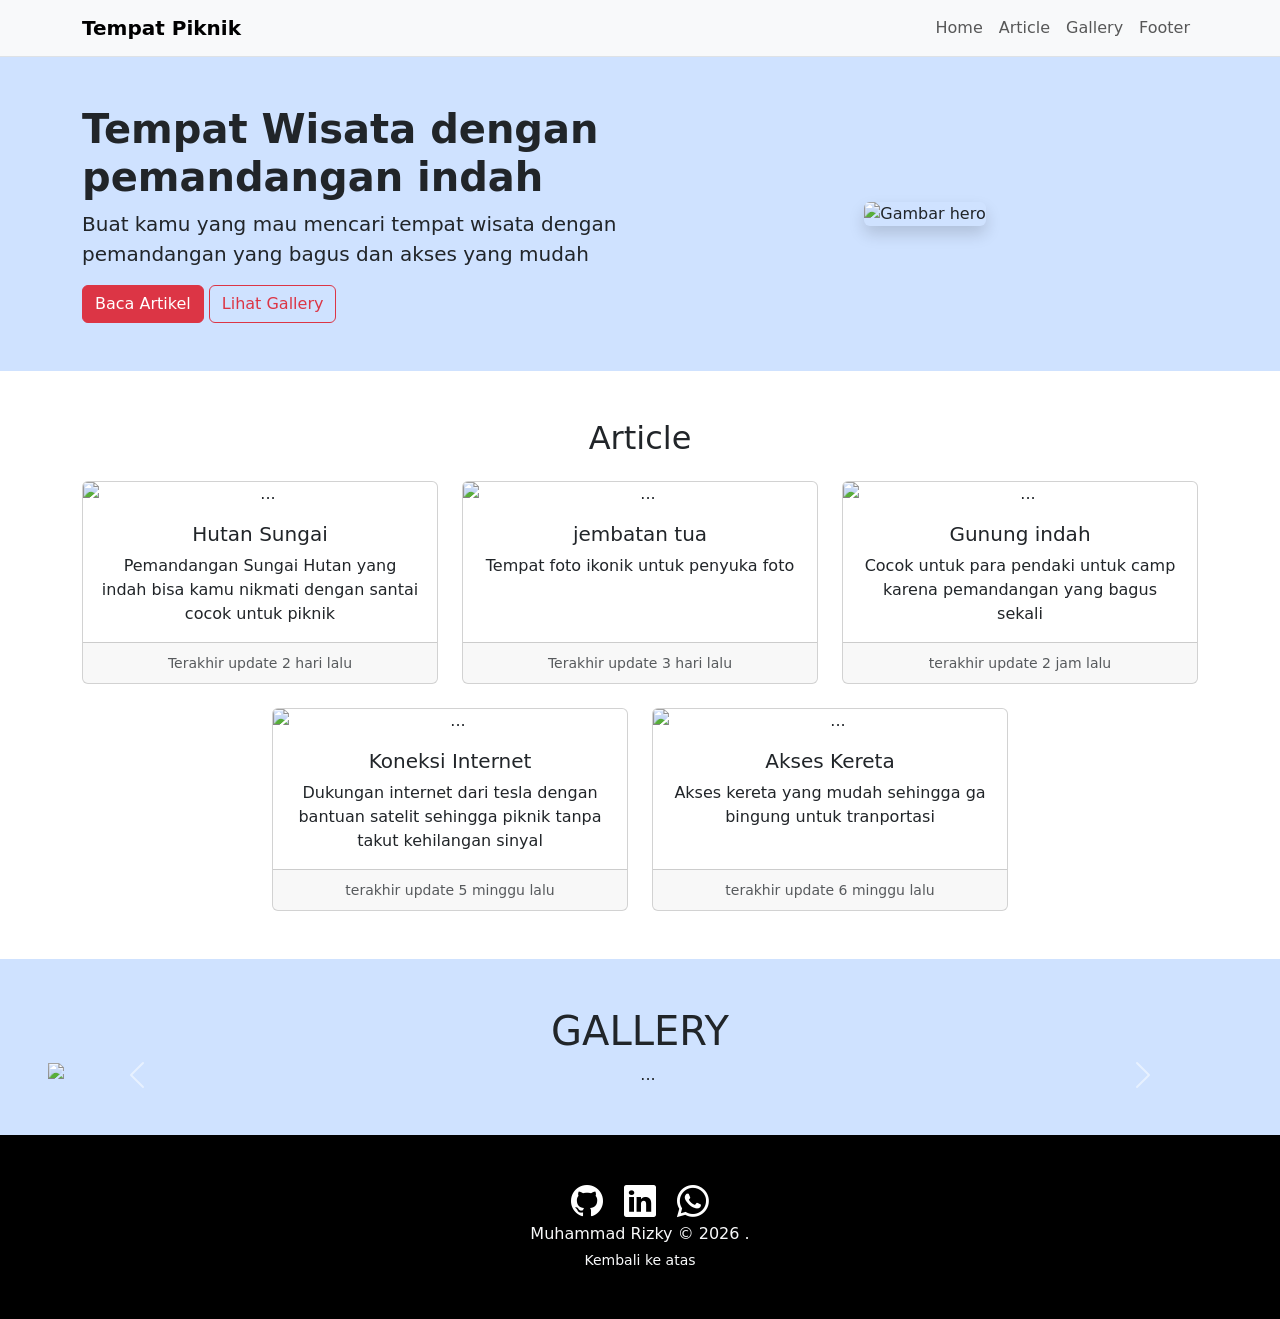
==== latihan_bootstrap /index.html @ 14ee700f "Bosstrap" ====
<!doctype html>
<html lang="id">

<head>
    <meta charset="utf-8" />
    <meta name="viewport" content="width=device-width, initial-scale=1" />
    <title>Pariwisata</title>

    <link href="https://cdn.jsdelivr.net/npm/bootstrap@5.3.8/dist/css/bootstrap.min.css" rel="stylesheet"
        integrity="sha384-sRIl4kxILFvY47J16cr9ZwB07vP4J8+LH7qKQnuqkuIAvNWLzeN8tE5YBujZqJLB" crossorigin="anonymous" />
    <link rel="stylesheet" href="https://cdn.jsdelivr.net/npm/bootstrap-icons@1.13.2/font/bootstrap-icons.min.css">
</head>

<body>
    <!-- BAGIAN NAVIGASI (MENU) MULAI -->
    <nav class="navbar navbar-expand-md bg-body-tertiary border-bottom sticky-top">
        <div class="container">
            <a class="navbar-brand fw-bold" href="#hero">Tempat Piknik</a>

            <button class="navbar-toggler" type="button" data-bs-toggle="collapse" data-bs-target="#menuNavigasi"
                aria-controls="menuNavigasi" aria-expanded="false" aria-label="Buka menu navigasi">
                <span class="navbar-toggler-icon"></span>
            </button>

            <div class="collapse navbar-collapse" id="menuNavigasi">
                <ul class="navbar-nav ms-auto mb-2 mb-md-0">
                    <li class="nav-item">
                        <a class="nav-link" href="#home">Home</a>
                    </li>
                    <li class="nav-item ">
                        <a class="nav-link" href="#article">Article</a>
                    </li>
                    <li class="nav-item">
                        <a class="nav-link" href="#gallery">Gallery</a>
                    </li>
                    <li class="nav-item">
                        <a class="nav-link" href="#footer">Footer</a>
                    </li>
                </ul>
            </div>
        </div>
    </nav>
    <!-- BAGIAN NAVIGASI (MENU) SELESAI LURR  -->

    <!--  BAGIAN HERO MULA DARI SINI  -->

    <section id="home" class="text-center p-5 bg-primary-subtle">
        <div class="container">
            <div class="row align-items-center g-4 flex-column-reverse flex-md-row">
                <div class="col-12 col-md-6 text-md-start">
                    <h1 class="fw-bold">Tempat Wisata dengan pemandangan indah</h1>
                    <p class="lead mx-auto mx-md-0">
                       Buat kamu yang mau mencari tempat wisata dengan pemandangan yang bagus dan akses yang mudah 
                    </p>
                    <a href="#article" class="btn btn-danger">Baca Artikel</a>
                    <a href="#gallery" class="btn btn-outline-danger">Lihat Gallery</a>
                </div>

                <div class="col-12 col-md-6">
                    <img src="https://picsum.photos/seed/herobootstrap/800/600" class="img-fluid rounded shadow"
                        alt="Gambar hero" />
                </div>
            </div>
        </div>
    </section>
    <!-- BAGIAN HERO SELESAI  -->

    <!--  BAGIAN ARTICLE MULAI -->
    <!-- Mobile: 1 kolom per baris (row-cols-1), selain mobile: 3 kolom (row-cols-md-3) -->
    <section id="article" class="text-center p-5">
        <div class="container">
            <h2 class="mb-4">Article</h2>
            <div class="row row-cols-1 row-cols-md-3 g-4 justify-content-center">
                <div class="col">
                    <div class="card h-100">
                        <img src="https://picsum.photos/seed/galeri1/1000/500" class="card-img-top" alt="...">
                        <div class="card-body">
                            <h5 class="card-title">Hutan Sungai</h5>
                            <p class="card-text">Pemandangan Sungai Hutan yang indah bisa kamu nikmati dengan santai
                                cocok untuk piknik</p>
                        </div>
                        <div class="card-footer">
                            <small class="text-body-secondary">Terakhir update 2 hari lalu</small>
                        </div>
                    </div>
                </div>
                <div class="col">
                    <div class="card h-100">
                        <img src="https://picsum.photos/seed/galeri2/1000/500" class="card-img-top" alt="...">
                        <div class="card-body">
                            <h5 class="card-title">jembatan tua</h5>
                            <p class="card-text">Tempat foto ikonik untuk penyuka foto</p>
                        </div>
                        <div class="card-footer">
                            <small class="text-body-secondary">Terakhir update 3 hari lalu</small>
                        </div>
                    </div>
                </div>
                <div class="col">
                    <div class="card h-100">
                        <img src="https://picsum.photos/seed/galeri3/1000/500" class="card-img-top" alt="...">
                        <div class="card-body">
                            <h5 class="card-title">Gunung indah</h5>
                            <p class="card-text">Cocok untuk para pendaki untuk camp karena pemandangan yang bagus
                                sekali</p>
                        </div>
                        <div class="card-footer">
                            <small class="text-body-secondary">terakhir update 2 jam lalu </small>
                        </div>
                    </div>
                </div>
                <div class="col">
                    <div class="card h-100">
                        <img src="https://picsum.photos/seed/galeri4/1000/500" class="card-img-top" alt="...">
                        <div class="card-body">
                            <h5 class="card-title">Koneksi Internet</h5>
                            <p class="card-text">Dukungan internet dari tesla dengan bantuan satelit sehingga piknik
                                tanpa takut kehilangan sinyal</p>
                        </div>
                        <div class="card-footer">
                            <small class="text-body-secondary">terakhir update 5 minggu lalu</small>
                        </div>
                    </div>
                </div>
                <div class="col">
                    <div class="card h-100">
                        <img src="https://picsum.photos/seed/galeri5/1000/500" class="card-img-top" alt="...">
                        <div class="card-body">
                            <h5 class="card-title">Akses Kereta</h5>
                            <p class="card-text">Akses kereta yang mudah sehingga ga bingung untuk tranportasi</p>
                        </div>
                        <div class="card-footer">
                            <small class="text-body-secondary">terakhir update 6 minggu lalu</small>
                        </div>
                    </div>
                </div>
            </div>
        </div>
    </section>
    <!-- BAGIAN ARTICLE SELESAI  -->

    <!--  BAGIAN GALLERY MULAI  -->
    <section id="gallery" class="text-center p-5 bg-primary-subtle">
        <h1>GALLERY</h1>
        <div id="carouselExample" class="carousel slide">
            <div class="carousel-inner">
                <div class="carousel-item active">
                    <img src="https://picsum.photos/seed/galeri1/1000/500" class="d-block w-100" alt="...">
                </div>
                <div class="carousel-item">
                    <img src="https://picsum.photos/seed/galeri2/1000/500" class="d-block w-100" alt="...">
                </div>
                <div class="carousel-item">
                    <img src="https://picsum.photos/seed/galeri3/1000/500" class="d-block w-100" alt="...">
                </div>
            </div>
            <button class="carousel-control-prev" type="button" data-bs-target="#carouselExample" data-bs-slide="prev">
                <span class="carousel-control-prev-icon" aria-hidden="true"></span>
                <span class="visually-hidden">Previous</span>
            </button>
            <button class="carousel-control-next" type="button" data-bs-target="#carouselExample" data-bs-slide="next">
                <span class="carousel-control-next-icon" aria-hidden="true"></span>
                <span class="visually-hidden">Next</span>
            </button>
        </div>
    </section>
    <!--  BAGIAN GALLERY SELESAI  -->

    <!--  BAGIAN FOOTER MULAI  -->
    <footer id="footer" class="text-center p-5 bg-black text-light">
        
        <div class="container">
            <a href="https://github.com/rizyoff" target="blank"> <i class="bi bi-github h2 p-2 text-white"></i></a>
            <a href="https://www.linkedin.com/in/muhammad-rizky-a84719428/"><i class="bi bi-linkedin h2 p-2 text-white "></i></a>
            <a href="https://wa.me//085877073296"><i class="bi bi-whatsapp h2 p-2 text-white"></i></a>
            <p class="mb-1">Muhammad Rizky &copy; 2026 .</p>

            <p class="mb-0 small">
                <a href="#hero" class="link-light text-decoration-none">Kembali ke atas</a>
            </p>
        </div>
    </footer>
    <!--  BAGIAN FOOTER SELESAI  -->

    <script src="https://cdn.jsdelivr.net/npm/bootstrap@5.3.8/dist/js/bootstrap.bundle.min.js"
        integrity="sha384-FKyoEForCGlyvwx9Hj09JcYn3nv7wiPVlz7YYwJrWVcXK/BmnVDxM+D2scQbITxI"
        crossorigin="anonymous"></script>
</body>

</html>
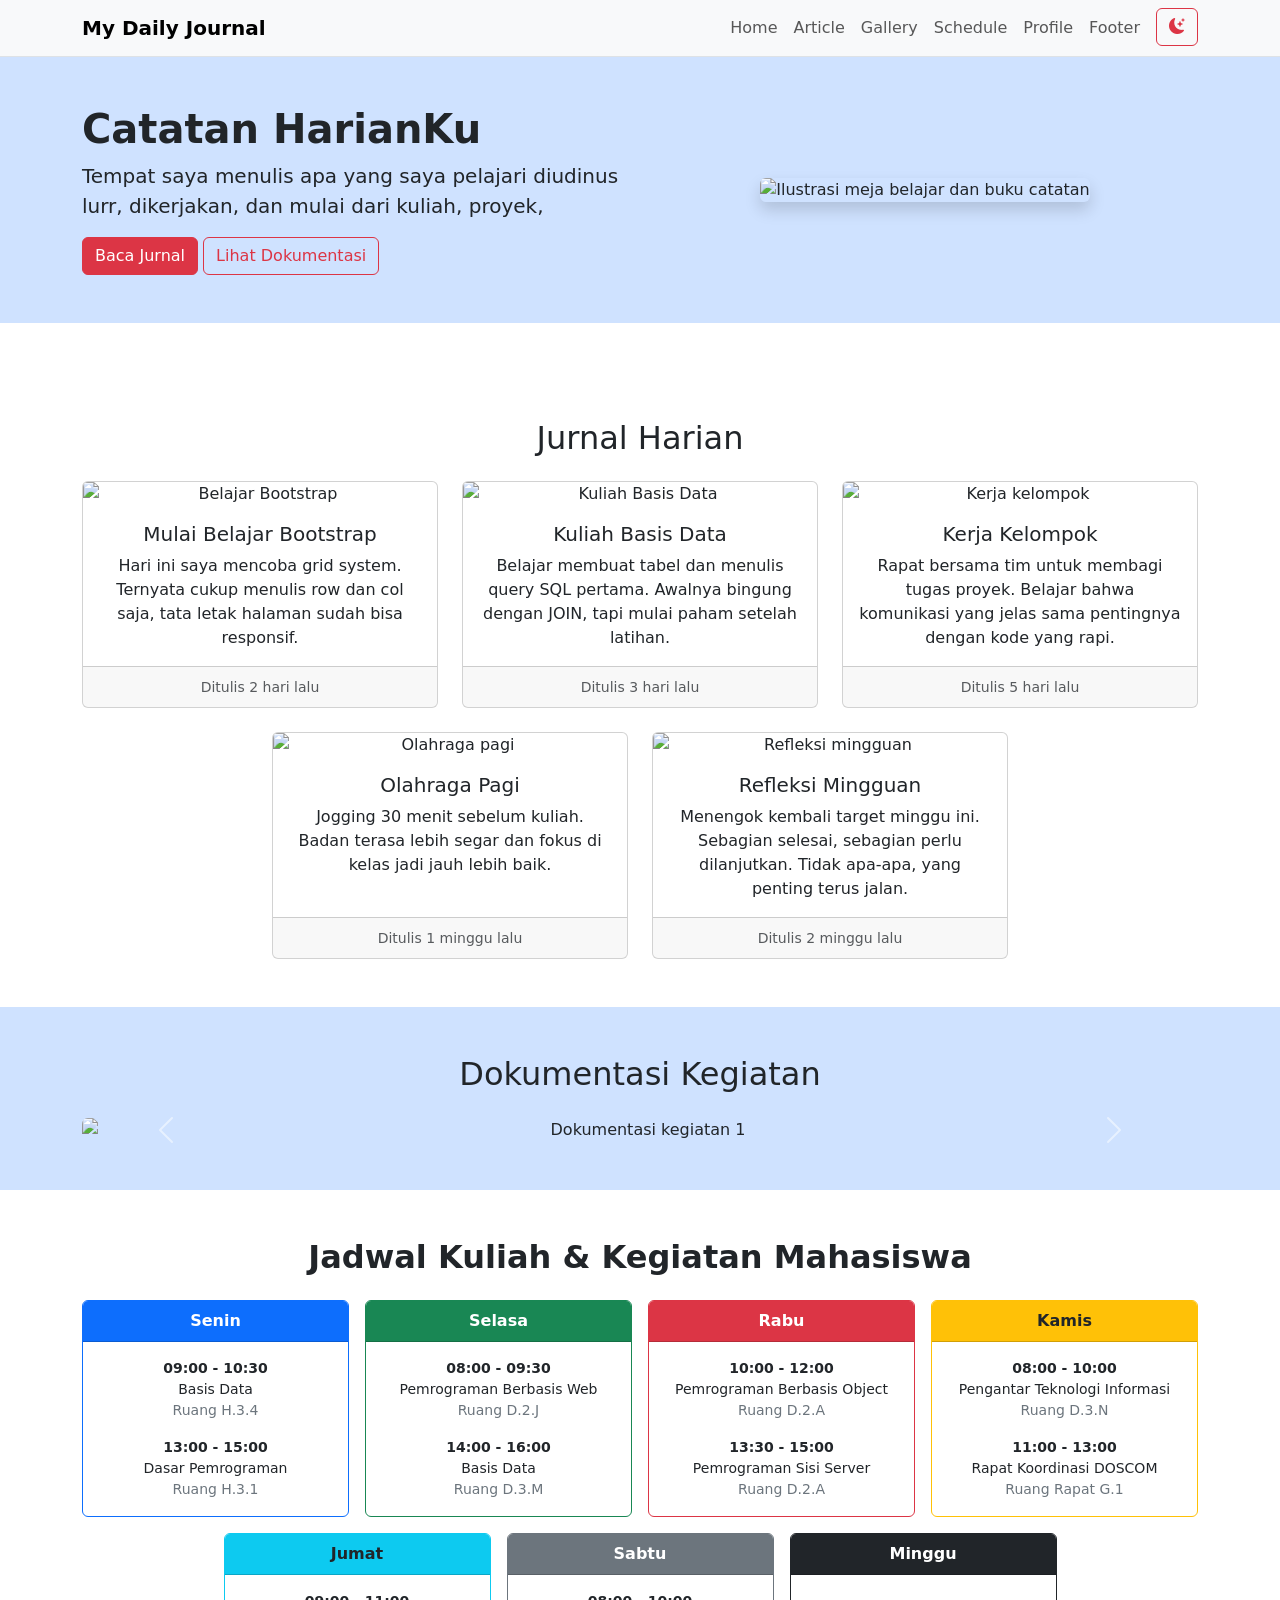
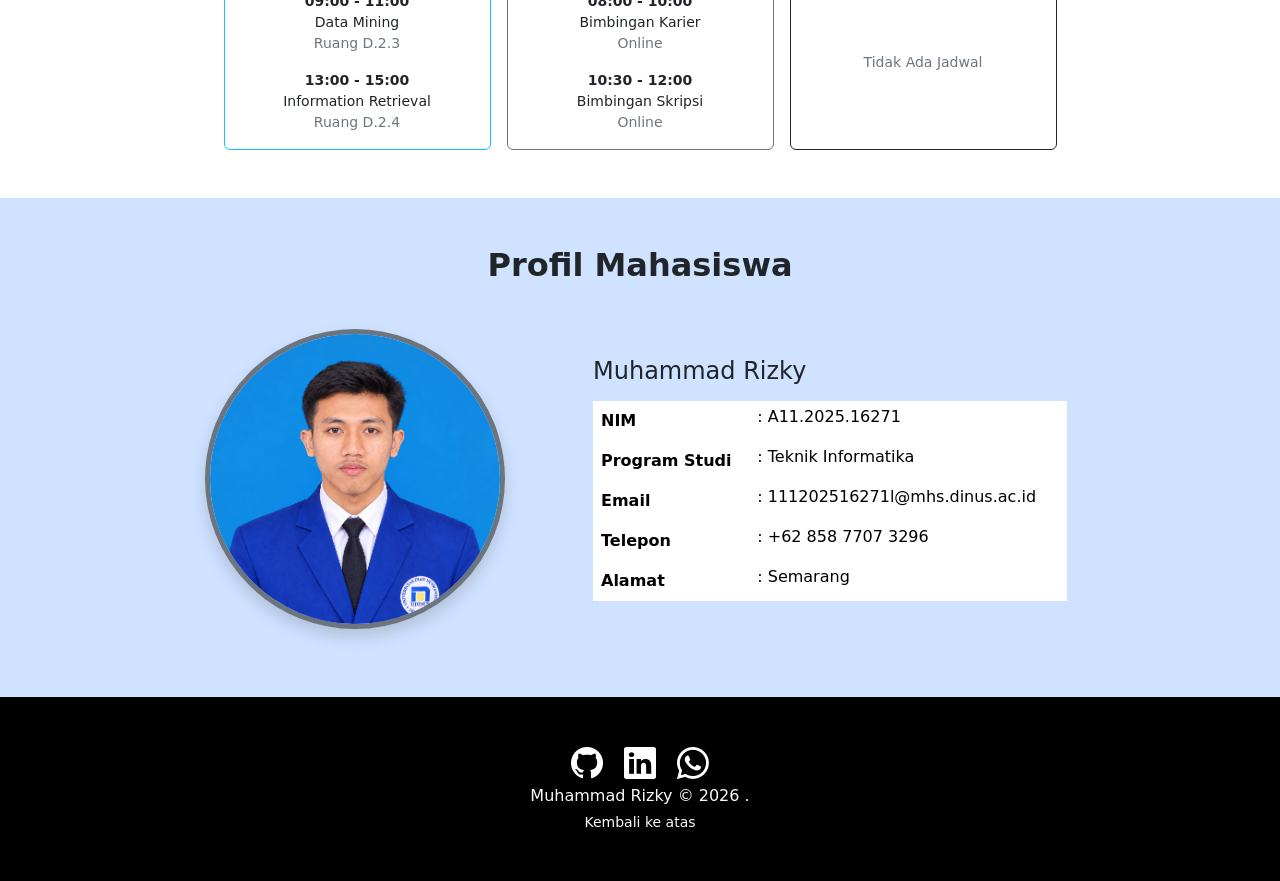
==== commit 96366ab8: "assignment 7" ====
--- a/latihan_bootstrap /index.html
+++ b/latihan_bootstrap /index.html
@@ -1,21 +1,37 @@
 <!doctype html>
-<html lang="id">
+<html lang="id" data-bs-theme="light">
 
 <head>
     <meta charset="utf-8" />
     <meta name="viewport" content="width=device-width, initial-scale=1" />
-    <title>Pariwisata</title>
+    <title>My Daily Journal</title>
 
     <link href="https://cdn.jsdelivr.net/npm/bootstrap@5.3.8/dist/css/bootstrap.min.css" rel="stylesheet"
         integrity="sha384-sRIl4kxILFvY47J16cr9ZwB07vP4J8+LH7qKQnuqkuIAvNWLzeN8tE5YBujZqJLB" crossorigin="anonymous" />
     <link rel="stylesheet" href="https://cdn.jsdelivr.net/npm/bootstrap-icons@1.13.2/font/bootstrap-icons.min.css">
+
+    <style>
+        html {
+            scroll-behavior: smooth;
+        }
+
+        #tombolKeAtas {
+            width: 52px;
+            height: 52px;
+            transition: opacity .25s ease, transform .25s ease;
+        }
+
+        #tombolKeAtas:hover {
+            transform: translateY(-3px);
+        }
+    </style>
 </head>
 
 <body>
-    <!-- BAGIAN NAVIGASI (MENU) MULAI -->
+    <!-- BAGIAN NAVIGASI (NAVBAR) MULAI -->
     <nav class="navbar navbar-expand-md bg-body-tertiary border-bottom sticky-top">
         <div class="container">
-            <a class="navbar-brand fw-bold" href="#hero">Tempat Piknik</a>
+            <a class="navbar-brand fw-bold" href="#home">My Daily Journal</a>
 
             <button class="navbar-toggler" type="button" data-bs-toggle="collapse" data-bs-target="#menuNavigasi"
                 aria-controls="menuNavigasi" aria-expanded="false" aria-label="Buka menu navigasi">
@@ -27,110 +43,126 @@
                     <li class="nav-item">
                         <a class="nav-link" href="#home">Home</a>
                     </li>
-                    <li class="nav-item ">
+                    <li class="nav-item">
                         <a class="nav-link" href="#article">Article</a>
                     </li>
                     <li class="nav-item">
                         <a class="nav-link" href="#gallery">Gallery</a>
                     </li>
+                    <!-- MENU BARU: Schedule & Profile -->
+                    <li class="nav-item">
+                        <a class="nav-link" href="#schedule">Schedule</a>
+                    </li>
+                    <li class="nav-item">
+                        <a class="nav-link" href="#profile">Profile</a>
+                    </li>
                     <li class="nav-item">
                         <a class="nav-link" href="#footer">Footer</a>
                     </li>
+                    <!-- TOMBOL GANTI MODE TERANG / GELAP -->
+                    <li class="nav-item ms-md-2 mt-2 mt-md-0">
+                        <button id="tombolTema" type="button" class="btn btn-outline-danger w-100"
+                            aria-label="Ubah ke mode gelap">
+                            <i id="ikonTema" class="bi bi-moon-stars-fill"></i>
+                            <span class="d-md-none ms-1">Ganti Mode</span>
+                        </button>
+                    </li>
                 </ul>
             </div>
         </div>
     </nav>
-    <!-- BAGIAN NAVIGASI (MENU) SELESAI LURR  -->
-
-    <!--  BAGIAN HERO MULA DARI SINI  -->
-
+    <!-- BAGIAN NAVIGASI (NAVBAR) SELESAI -->
+
+    <!--  BAGIAN HERO MULAI  -->
     <section id="home" class="text-center p-5 bg-primary-subtle">
         <div class="container">
             <div class="row align-items-center g-4 flex-column-reverse flex-md-row">
                 <div class="col-12 col-md-6 text-md-start">
-                    <h1 class="fw-bold">Tempat Wisata dengan pemandangan indah</h1>
+                    <h1 class="fw-bold">Catatan HarianKu</h1>
                     <p class="lead mx-auto mx-md-0">
-                       Buat kamu yang mau mencari tempat wisata dengan pemandangan yang bagus dan akses yang mudah 
+                        Tempat saya menulis apa yang saya pelajari diudinus lurr, dikerjakan, dan 
+                        mulai dari kuliah, proyek, 
                     </p>
-                    <a href="#article" class="btn btn-danger">Baca Artikel</a>
-                    <a href="#gallery" class="btn btn-outline-danger">Lihat Gallery</a>
+                    <a href="#article" class="btn btn-danger">Baca Jurnal</a>
+                    <a href="#gallery" class="btn btn-outline-danger">Lihat Dokumentasi</a>
                 </div>
 
                 <div class="col-12 col-md-6">
-                    <img src="https://picsum.photos/seed/herobootstrap/800/600" class="img-fluid rounded shadow"
-                        alt="Gambar hero" />
+                    <img src="https://picsum.photos/seed/dailyjournal/800/600" class="img-fluid rounded shadow"
+                        alt="Ilustrasi meja belajar dan buku catatan" />
                 </div>
             </div>
         </div>
     </section>
     <!-- BAGIAN HERO SELESAI  -->
 
-    <!--  BAGIAN ARTICLE MULAI -->
-    <!-- Mobile: 1 kolom per baris (row-cols-1), selain mobile: 3 kolom (row-cols-md-3) -->
-    <section id="article" class="text-center p-5">
-        <div class="container">
-            <h2 class="mb-4">Article</h2>
+    <!--  BAGIAN ARTICLE  MULAI -->
+    <section id="article" class="text-center p-5 mt-5">
+        <div class="container">
+            <h2 class="mb-4">Jurnal Harian</h2>
             <div class="row row-cols-1 row-cols-md-3 g-4 justify-content-center">
                 <div class="col">
                     <div class="card h-100">
-                        <img src="https://picsum.photos/seed/galeri1/1000/500" class="card-img-top" alt="...">
-                        <div class="card-body">
-                            <h5 class="card-title">Hutan Sungai</h5>
-                            <p class="card-text">Pemandangan Sungai Hutan yang indah bisa kamu nikmati dengan santai
-                                cocok untuk piknik</p>
-                        </div>
-                        <div class="card-footer">
-                            <small class="text-body-secondary">Terakhir update 2 hari lalu</small>
-                        </div>
-                    </div>
-                </div>
-                <div class="col">
-                    <div class="card h-100">
-                        <img src="https://picsum.photos/seed/galeri2/1000/500" class="card-img-top" alt="...">
-                        <div class="card-body">
-                            <h5 class="card-title">jembatan tua</h5>
-                            <p class="card-text">Tempat foto ikonik untuk penyuka foto</p>
-                        </div>
-                        <div class="card-footer">
-                            <small class="text-body-secondary">Terakhir update 3 hari lalu</small>
-                        </div>
-                    </div>
-                </div>
-                <div class="col">
-                    <div class="card h-100">
-                        <img src="https://picsum.photos/seed/galeri3/1000/500" class="card-img-top" alt="...">
-                        <div class="card-body">
-                            <h5 class="card-title">Gunung indah</h5>
-                            <p class="card-text">Cocok untuk para pendaki untuk camp karena pemandangan yang bagus
-                                sekali</p>
-                        </div>
-                        <div class="card-footer">
-                            <small class="text-body-secondary">terakhir update 2 jam lalu </small>
-                        </div>
-                    </div>
-                </div>
-                <div class="col">
-                    <div class="card h-100">
-                        <img src="https://picsum.photos/seed/galeri4/1000/500" class="card-img-top" alt="...">
-                        <div class="card-body">
-                            <h5 class="card-title">Koneksi Internet</h5>
-                            <p class="card-text">Dukungan internet dari tesla dengan bantuan satelit sehingga piknik
-                                tanpa takut kehilangan sinyal</p>
-                        </div>
-                        <div class="card-footer">
-                            <small class="text-body-secondary">terakhir update 5 minggu lalu</small>
-                        </div>
-                    </div>
-                </div>
-                <div class="col">
-                    <div class="card h-100">
-                        <img src="https://picsum.photos/seed/galeri5/1000/500" class="card-img-top" alt="...">
-                        <div class="card-body">
-                            <h5 class="card-title">Akses Kereta</h5>
-                            <p class="card-text">Akses kereta yang mudah sehingga ga bingung untuk tranportasi</p>
-                        </div>
-                        <div class="card-footer">
-                            <small class="text-body-secondary">terakhir update 6 minggu lalu</small>
+                        <img src="https://picsum.photos/seed/jurnal1/1000/500" class="card-img-top" alt="Belajar Bootstrap">
+                        <div class="card-body">
+                            <h5 class="card-title">Mulai Belajar Bootstrap</h5>
+                            <p class="card-text">Hari ini saya mencoba grid system. Ternyata cukup menulis row dan col
+                                saja, tata letak halaman sudah bisa responsif.</p>
+                        </div>
+                        <div class="card-footer">
+                            <small class="text-body-secondary">Ditulis 2 hari lalu</small>
+                        </div>
+                    </div>
+                </div>
+                <div class="col">
+                    <div class="card h-100">
+                        <img src="https://picsum.photos/seed/jurnal2/1000/500" class="card-img-top" alt="Kuliah Basis Data">
+                        <div class="card-body">
+                            <h5 class="card-title">Kuliah Basis Data</h5>
+                            <p class="card-text">Belajar membuat tabel dan menulis query SQL pertama. Awalnya bingung
+                                dengan JOIN, tapi mulai paham setelah latihan.</p>
+                        </div>
+                        <div class="card-footer">
+                            <small class="text-body-secondary">Ditulis 3 hari lalu</small>
+                        </div>
+                    </div>
+                </div>
+                <div class="col">
+                    <div class="card h-100">
+                        <img src="https://picsum.photos/seed/jurnal3/1000/500" class="card-img-top" alt="Kerja kelompok">
+                        <div class="card-body">
+                            <h5 class="card-title">Kerja Kelompok</h5>
+                            <p class="card-text">Rapat bersama tim untuk membagi tugas proyek. Belajar bahwa komunikasi
+                                yang jelas sama pentingnya dengan kode yang rapi.</p>
+                        </div>
+                        <div class="card-footer">
+                            <small class="text-body-secondary">Ditulis 5 hari lalu</small>
+                        </div>
+                    </div>
+                </div>
+                <div class="col">
+                    <div class="card h-100">
+                        <img src="https://picsum.photos/seed/jurnal4/1000/500" class="card-img-top" alt="Olahraga pagi">
+                        <div class="card-body">
+                            <h5 class="card-title">Olahraga Pagi</h5>
+                            <p class="card-text">Jogging 30 menit sebelum kuliah. Badan terasa lebih segar dan fokus di
+                                kelas jadi jauh lebih baik.</p>
+                        </div>
+                        <div class="card-footer">
+                            <small class="text-body-secondary">Ditulis 1 minggu lalu</small>
+                        </div>
+                    </div>
+                </div>
+                <div class="col">
+                    <div class="card h-100">
+                        <img src="https://picsum.photos/seed/jurnal5/1000/500" class="card-img-top" alt="Refleksi mingguan">
+                        <div class="card-body">
+                            <h5 class="card-title">Refleksi Mingguan</h5>
+                            <p class="card-text">Menengok kembali target minggu ini. Sebagian selesai, sebagian perlu
+                                dilanjutkan. Tidak apa-apa, yang penting terus jalan.</p>
+                        </div>
+                        <div class="card-footer">
+                            <small class="text-body-secondary">Ditulis 2 minggu lalu</small>
                         </div>
                     </div>
                 </div>
@@ -139,48 +171,223 @@
     </section>
     <!-- BAGIAN ARTICLE SELESAI  -->
 
-    <!--  BAGIAN GALLERY MULAI  -->
+    <!--  BAGIAN GALLERY (FOTO FOTO) MULAI  -->
     <section id="gallery" class="text-center p-5 bg-primary-subtle">
-        <h1>GALLERY</h1>
-        <div id="carouselExample" class="carousel slide">
-            <div class="carousel-inner">
-                <div class="carousel-item active">
-                    <img src="https://picsum.photos/seed/galeri1/1000/500" class="d-block w-100" alt="...">
-                </div>
-                <div class="carousel-item">
-                    <img src="https://picsum.photos/seed/galeri2/1000/500" class="d-block w-100" alt="...">
-                </div>
-                <div class="carousel-item">
-                    <img src="https://picsum.photos/seed/galeri3/1000/500" class="d-block w-100" alt="...">
-                </div>
-            </div>
-            <button class="carousel-control-prev" type="button" data-bs-target="#carouselExample" data-bs-slide="prev">
-                <span class="carousel-control-prev-icon" aria-hidden="true"></span>
-                <span class="visually-hidden">Previous</span>
-            </button>
-            <button class="carousel-control-next" type="button" data-bs-target="#carouselExample" data-bs-slide="next">
-                <span class="carousel-control-next-icon" aria-hidden="true"></span>
-                <span class="visually-hidden">Next</span>
-            </button>
+        <div class="container">
+            <h2 class="mb-4">Dokumentasi Kegiatan</h2>
+            <div id="carouselExample" class="carousel slide">
+                <div class="carousel-inner">
+                    <div class="carousel-item active">
+                        <img src="https://picsum.photos/seed/dok1/1000/500" class="d-block w-100 rounded" alt="Dokumentasi kegiatan 1">
+                    </div>
+                    <div class="carousel-item">
+                        <img src="https://picsum.photos/seed/dok2/1000/500" class="d-block w-100 rounded" alt="Dokumentasi kegiatan 2">
+                    </div>
+                    <div class="carousel-item">
+                        <img src="https://picsum.photos/seed/dok3/1000/500" class="d-block w-100 rounded" alt="Dokumentasi kegiatan 3">
+                    </div>
+                </div>
+                <button class="carousel-control-prev" type="button" data-bs-target="#carouselExample" data-bs-slide="prev">
+                    <span class="carousel-control-prev-icon" aria-hidden="true"></span>
+                    <span class="visually-hidden">Previous</span>
+                </button>
+                <button class="carousel-control-next" type="button" data-bs-target="#carouselExample" data-bs-slide="next">
+                    <span class="carousel-control-next-icon" aria-hidden="true"></span>
+                    <span class="visually-hidden">Next</span>
+                </button>
+            </div>
         </div>
     </section>
     <!--  BAGIAN GALLERY SELESAI  -->
+
+    <!--  BAGIAN SCHEDULE MULAI  -->
+    <section id="schedule" class="p-5">
+        <div class="container">
+            <h2 class="text-center fw-bold mb-4">Jadwal Kuliah &amp; Kegiatan Mahasiswa</h2>
+
+            <div class="row row-cols-1 row-cols-md-4 g-3 justify-content-center">
+
+                <!-- SENIN -->
+                <div class="col">
+                    <div class="card card-jadwal h-100 border-primary text-center">
+                        <div class="card-header bg-primary text-white fw-bold">Senin</div>
+                        <div class="card-body small">
+                            <p class="mb-3"><strong>09:00 - 10:30</strong><br>Basis Data<br><span class="text-secondary">Ruang H.3.4</span></p>
+                            <p class="mb-0"><strong>13:00 - 15:00</strong><br>Dasar Pemrograman<br><span class="text-secondary">Ruang H.3.1</span></p>
+                        </div>
+                    </div>
+                </div>
+
+                <!-- SELASA -->
+                <div class="col">
+                    <div class="card card-jadwal h-100 border-success text-center">
+                        <div class="card-header bg-success text-white fw-bold">Selasa</div>
+                        <div class="card-body small">
+                            <p class="mb-3"><strong>08:00 - 09:30</strong><br>Pemrograman Berbasis Web<br><span class="text-secondary">Ruang D.2.J</span></p>
+                            <p class="mb-0"><strong>14:00 - 16:00</strong><br>Basis Data<br><span class="text-secondary">Ruang D.3.M</span></p>
+                        </div>
+                    </div>
+                </div>
+
+                <!-- RABU -->
+                <div class="col">
+                    <div class="card card-jadwal h-100 border-danger text-center">
+                        <div class="card-header bg-danger text-white fw-bold">Rabu</div>
+                        <div class="card-body small">
+                            <p class="mb-3"><strong>10:00 - 12:00</strong><br>Pemrograman Berbasis Object<br><span class="text-secondary">Ruang D.2.A</span></p>
+                            <p class="mb-0"><strong>13:30 - 15:00</strong><br>Pemrograman Sisi Server<br><span class="text-secondary">Ruang D.2.A</span></p>
+                        </div>
+                    </div>
+                </div>
+
+                <!-- KAMIS -->
+                <div class="col">
+                    <div class="card card-jadwal h-100 border-warning text-center">
+                        <div class="card-header bg-warning fw-bold">Kamis</div>
+                        <div class="card-body small">
+                            <p class="mb-3"><strong>08:00 - 10:00</strong><br>Pengantar Teknologi Informasi<br><span class="text-secondary">Ruang D.3.N</span></p>
+                            <p class="mb-0"><strong>11:00 - 13:00</strong><br>Rapat Koordinasi DOSCOM<br><span class="text-secondary">Ruang Rapat G.1</span></p>
+                        </div>
+                    </div>
+                </div>
+
+                <!-- JUMAT -->
+                <div class="col">
+                    <div class="card card-jadwal h-100 border-info text-center">
+                        <div class="card-header bg-info fw-bold">Jumat</div>
+                        <div class="card-body small">
+                            <p class="mb-3"><strong>09:00 - 11:00</strong><br>Data Mining<br><span class="text-secondary">Ruang D.2.3</span></p>
+                            <p class="mb-0"><strong>13:00 - 15:00</strong><br>Information Retrieval<br><span class="text-secondary">Ruang D.2.4</span></p>
+                        </div>
+                    </div>
+                </div>
+
+                <!-- SABTU -->
+                <div class="col">
+                    <div class="card card-jadwal h-100 border-secondary text-center">
+                        <div class="card-header bg-secondary text-white fw-bold">Sabtu</div>
+                        <div class="card-body small">
+                            <p class="mb-3"><strong>08:00 - 10:00</strong><br>Bimbingan Karier<br><span class="text-secondary">Online</span></p>
+                            <p class="mb-0"><strong>10:30 - 12:00</strong><br>Bimbingan Skripsi<br><span class="text-secondary">Online</span></p>
+                        </div>
+                    </div>
+                </div>
+
+                <!-- MINGGU -->
+                <div class="col">
+                    <div class="card card-jadwal h-100 border-dark text-center">
+                        <div class="card-header bg-dark text-white fw-bold">Minggu</div>
+                        <div class="card-body small d-flex align-items-center justify-content-center">
+                            <p class="mb-0 text-secondary">Tidak Ada Jadwal</p>
+                        </div>
+                    </div>
+                </div>
+
+            </div>
+        </div>
+    </section>
+    <!--  BAGIAN SCHEDULE SELESAI  -->
+
+    <!--  BAGIAN PROFILE MULAI  -->
+    <section id="profile" class="p-5 bg-primary-subtle">
+        <div class="container">
+            <h2 class="text-center fw-bold mb-4">Profil Mahasiswa</h2>
+
+            <div class="row align-items-center justify-content-center g-4">
+                <!-- Foto (kiri) -->
+                <div class="col-12 col-md-4 text-center">
+                    <!-- Ganti src dengan foto Anda, misal: img/foto.jpg -->
+                    <img src="Formal University ID Portrait (1).jpg"
+                        alt="Foto profil" width="300" height="300" class="rounded-circle foto-profil shadow border border-secondary border-5">
+                </div>
+
+                <!-- Data diri (kanan) -->
+                <div class="p-5 col-md-7 col-lg-6">
+                    <!-- text-center di mobile, text-md-start mulai 768px ke atas -->
+                
+                    <h4 class="mb-3 text-center text-md-start">Muhammad Rizky</h4>
+                    <table class="table table-borderless table-sm mb-0 bg-transparent w-100">
+                        <tbody class="p-3">
+                            <tr><th class="p-2" scope="row"">NIM</th><td>: A11.2025.16271</td></tr>
+                            <tr><th class="p-2" scope="row">Program Studi</th><td>: Teknik Informatika</td></tr>
+                            <tr><th class="p-2" scope="row">Email</th><td>: 111202516271l@mhs.dinus.ac.id</td></tr>
+                            <tr><th class="p-2" scope="row">Telepon</th><td>: +62 858 7707 3296</td></tr>
+                            <tr><th class="p-2" scope="row">Alamat</th><td>: Semarang</td></tr>
+                        </tbody>
+                    </table>
+                </div>
+            </div>
+        </div>
+    </section>
+    <!--  BAGIAN PROFILE SELESAI  -->
 
     <!--  BAGIAN FOOTER MULAI  -->
     <footer id="footer" class="text-center p-5 bg-black text-light">
-        
-        <div class="container">
-            <a href="https://github.com/rizyoff" target="blank"> <i class="bi bi-github h2 p-2 text-white"></i></a>
-            <a href="https://www.linkedin.com/in/muhammad-rizky-a84719428/"><i class="bi bi-linkedin h2 p-2 text-white "></i></a>
-            <a href="https://wa.me//085877073296"><i class="bi bi-whatsapp h2 p-2 text-white"></i></a>
+        <div class="container">
+            <a href="https://github.com/rizyoff" target="_blank"><i class="bi bi-github h2 p-2 text-white"></i></a>
+            <a href="https://www.linkedin.com/in/muhammad-rizky-a84719428/" target="_blank"><i class="bi bi-linkedin h2 p-2 text-white"></i></a>
+            <a href="https://wa.me/6285877073296" target="_blank"><i class="bi bi-whatsapp h2 p-2 text-white"></i></a>
             <p class="mb-1">Muhammad Rizky &copy; 2026 .</p>
 
             <p class="mb-0 small">
-                <a href="#hero" class="link-light text-decoration-none">Kembali ke atas</a>
+                <a href="#home" class="link-light text-decoration-none">Kembali ke atas</a>
             </p>
         </div>
     </footer>
     <!--  BAGIAN FOOTER SELESAI  -->
+
+    <!--  TOMBOL KEMBALI KE ATAS  -->
+    <button id="tombolKeAtas" type="button"
+        class="btn btn-danger btn-lg rounded-circle shadow position-fixed bottom-0 end-0 m-3 d-none"
+        style="z-index: 1050;" aria-label="Kembali ke atas">
+        <i class="bi bi-arrow-up"></i>
+    </button>
+
+    <script>
+        // ===== GANTI MODE TERANG / GELAP =====
+        const html = document.documentElement;
+        const tombolTema = document.getElementById('tombolTema');
+        const ikonTema = document.getElementById('ikonTema');
+
+        function terapkanTema(tema) {
+            html.setAttribute('data-bs-theme', tema);
+            localStorage.setItem('tema', tema);
+
+            if (tema === 'dark') {
+                ikonTema.className = 'bi bi-sun-fill';
+                tombolTema.setAttribute('aria-label', 'Ubah ke mode terang');
+            } else {
+                ikonTema.className = 'bi bi-moon-stars-fill';
+                tombolTema.setAttribute('aria-label', 'Ubah ke mode gelap');
+            }
+        }
+
+        // Pakai tema tersimpan, kalau belum ada ikut pengaturan sistem
+        const temaTersimpan = localStorage.getItem('tema');
+        if (temaTersimpan) {
+            terapkanTema(temaTersimpan);
+        } else if (window.matchMedia('(prefers-color-scheme: dark)').matches) {
+            terapkanTema('dark');
+        } else {
+            terapkanTema('light');
+        }
+
+        tombolTema.addEventListener('click', () => {
+            const temaBaru = html.getAttribute('data-bs-theme') === 'dark' ? 'light' : 'dark';
+            terapkanTema(temaBaru);
+        });
+
+        // ===== TOMBOL KEMBALI KE ATAS =====
+        const tombolKeAtas = document.getElementById('tombolKeAtas');
+
+        window.addEventListener('scroll', () => {
+            tombolKeAtas.classList.toggle('d-none', window.scrollY < 300);
+        }, { passive: true });
+
+        tombolKeAtas.addEventListener('click', () => {
+            window.scrollTo({ top: 0, behavior: 'smooth' });
+        });
+    </script>
 
     <script src="https://cdn.jsdelivr.net/npm/bootstrap@5.3.8/dist/js/bootstrap.bundle.min.js"
         integrity="sha384-FKyoEForCGlyvwx9Hj09JcYn3nv7wiPVlz7YYwJrWVcXK/BmnVDxM+D2scQbITxI"
